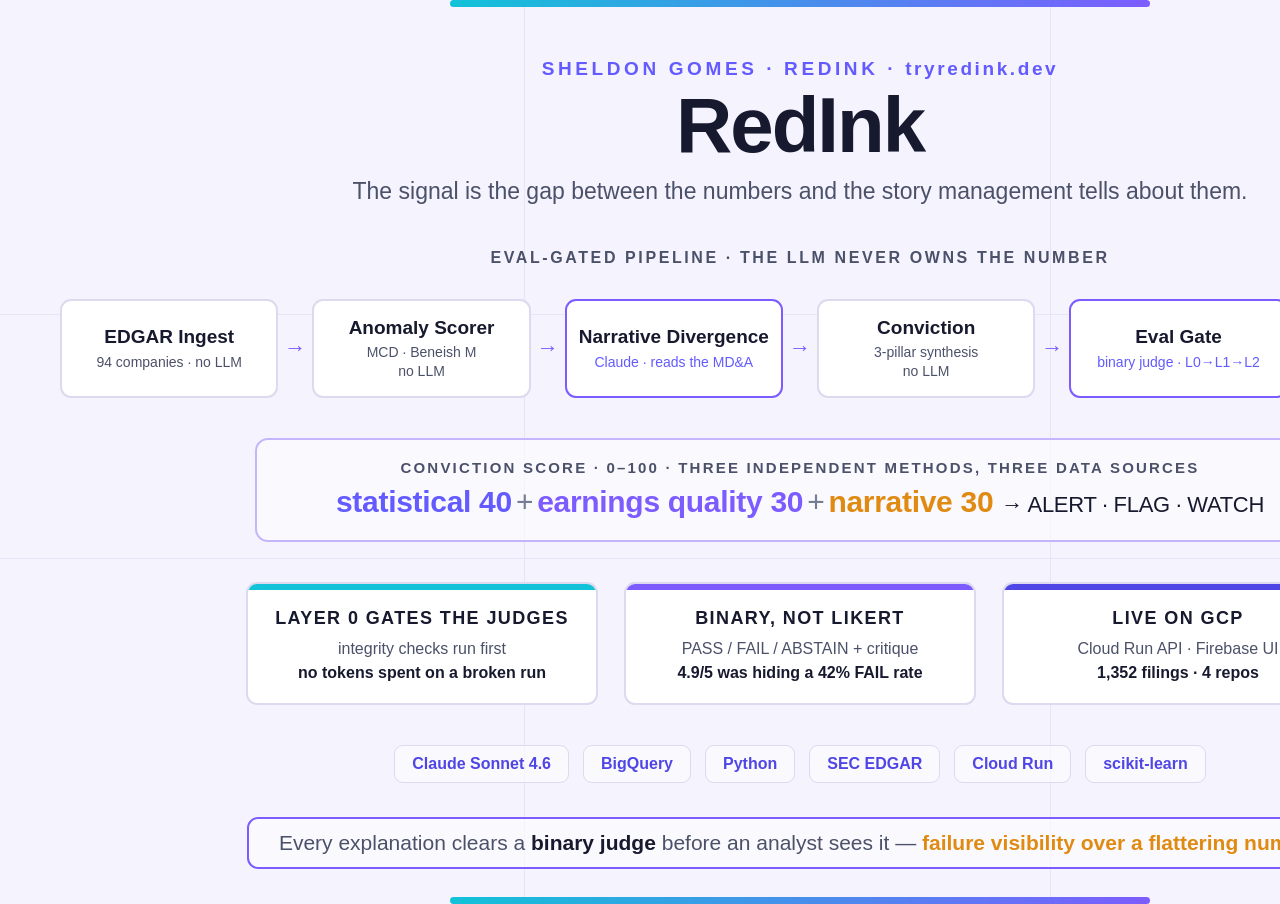
==== banner-src/redink-banner.html @ dc533e20 "RedInk banner: replace stats card with architecture diagram The RedInk hero banner repeated the numb" ====
<!doctype html>
<html lang="en">
<head>
<meta charset="utf-8" />
<title>RedInk banner — architecture diagram (1600x904 source)</title>
<style>
  /* Source for /redink-banner.webp — render headless at 1600x904, deviceScaleFactor 2.
     Companion to psis-banner: same visual grammar.
     Border colour is the argument: gray = deterministic, purple = LLM, cyan = gated output. */
  :root{
    --bg:#f4f3fe; --ink:#171a2e; --muted:#4b5169; --muted2:#767c96;
    --line:#dedcf5; --box:#ffffff; --boxline:#dcdaef;
    --accent:#635bff; --accent2:#7c5cff; --cyan:#12c2d8; --amber:#e08a12;
  }
  *{margin:0;padding:0;box-sizing:border-box}
  body{width:1600px;height:904px;background:var(--bg);
       font-family:Helvetica,Arial,"Liberation Sans",sans-serif;color:var(--ink);
       position:relative;overflow:hidden;-webkit-font-smoothing:antialiased}

  /* faint layout guides, as on the PSIS card */
  .guide{position:absolute;top:0;bottom:0;width:1px;background:#e6e4f7}
  .guide.g1{left:524px} .guide.g2{left:1050px}
  .rule{position:absolute;left:0;right:0;height:1px;background:#e6e4f7}

  .capbar{position:absolute;left:50%;transform:translateX(-50%);width:700px;height:7px;
          border-radius:4px;background:linear-gradient(90deg,var(--cyan),var(--accent2))}
  .capbar.top{top:0} .capbar.bot{bottom:0}

  .wrap{position:relative;z-index:2;padding:58px 60px 0}

  .eyebrow{text-align:center;font-size:19px;font-weight:700;letter-spacing:3.6px;
           color:var(--accent);text-transform:uppercase}
  .eyebrow .dom{text-transform:lowercase;letter-spacing:2.6px}
  h1{text-align:center;font-size:78px;font-weight:700;letter-spacing:-2px;margin-top:6px;line-height:1.02}
  .sub{text-align:center;font-size:23px;color:var(--muted);margin-top:12px}

  .bandlabel{text-align:center;font-size:16px;font-weight:700;letter-spacing:2.6px;
             color:var(--muted);text-transform:uppercase;margin-top:44px}

  /* ── pipeline row ───────────────────────────────────────────── */
  .flow{display:flex;align-items:stretch;justify-content:center;gap:0;margin-top:32px}
  .step{flex:1;background:var(--box);border:2px solid var(--boxline);border-radius:11px;
        padding:16px 8px;text-align:center;display:flex;flex-direction:column;justify-content:center}
  .step.llm{border-color:var(--accent2)}
  .step.out{border-color:var(--cyan)}
  .step .n{font-size:19px;font-weight:700;line-height:1.15}
  .step .d{font-size:14px;color:var(--muted);margin-top:5px;line-height:1.32}
  .step.llm .d,.step.out .d{color:var(--accent)}
  .arr{width:34px;display:flex;align-items:center;justify-content:center;
       color:var(--accent2);font-size:22px;font-weight:700}

  /* ── conviction formula ─────────────────────────────────────── */
  .formula{margin:40px auto 0;width:1090px;border:2px solid var(--accent-border,#c4b5fd);
           border-radius:13px;background:rgba(255,255,255,.62);padding:19px 24px 21px;text-align:center}
  .formula .cap{font-size:15px;font-weight:700;letter-spacing:2.2px;color:var(--muted);text-transform:uppercase}
  .formula .eq{margin-top:9px;font-size:30px;font-weight:700;letter-spacing:-.3px}
  .formula .eq .p1{color:var(--accent)} .formula .eq .p2{color:var(--accent2)}
  .formula .eq .p3{color:var(--amber)}
  .formula .eq .op{color:var(--muted2);font-weight:400;margin:0 4px}
  .formula .eq .tail{font-size:22px;font-weight:400;color:var(--ink);margin-left:8px}

  /* ── three claim cards ──────────────────────────────────────── */
  .cards{display:flex;gap:26px;justify-content:center;margin-top:40px}
  .card{width:352px;background:var(--box);border:2px solid var(--boxline);
        border-radius:11px;padding:20px 18px 19px;text-align:center;position:relative;overflow:hidden}
  .card::before{content:"";position:absolute;top:0;left:0;right:0;height:6px}
  .card.c1::before{background:var(--cyan)}
  .card.c2::before{background:var(--accent2)}
  .card.c3::before{background:var(--accent-mid,#4f46e5)}
  .card h3{font-size:18px;font-weight:700;letter-spacing:1.4px;text-transform:uppercase;margin-top:4px}
  .card p{font-size:16px;color:var(--muted);margin-top:8px;line-height:1.45}
  .card p b{color:var(--ink)}

  /* ── stack chips + closing claim ────────────────────────────── */
  .chips{display:flex;gap:14px;justify-content:center;margin-top:40px}
  .chip{border:1.5px solid var(--boxline);border-radius:9px;background:rgba(255,255,255,.6);
        padding:9px 17px;font-size:16px;font-weight:700;color:var(--accent-mid,#4f46e5)}
  .kicker{margin:34px auto 0;width:max-content;max-width:1120px;border:2px solid var(--accent2);
          border-radius:11px;background:rgba(255,255,255,.62);padding:12px 30px;
          font-size:21px;color:var(--muted);text-align:center}
  .kicker b{color:var(--ink)} .kicker .hot{color:var(--amber);font-weight:700}
</style>
</head>
<body>
  <div class="guide g1"></div><div class="guide g2"></div>
  <div class="rule" style="top:314px"></div>
  <div class="rule" style="top:558px"></div>
  <div class="capbar top"></div><div class="capbar bot"></div>

  <div class="wrap">
    <div class="eyebrow">Sheldon Gomes &middot; RedInk &middot; <span class="dom">tryredink.dev</span></div>
    <h1>RedInk</h1>
    <div class="sub">The signal is the gap between the numbers and the story management tells about them.</div>

    <div class="bandlabel">Eval-gated pipeline &middot; the LLM never owns the number</div>

    <div class="flow">
      <div class="step"><div class="n">EDGAR Ingest</div><div class="d">94 companies &middot; no LLM</div></div>
      <div class="arr">&#8594;</div>
      <div class="step"><div class="n">Anomaly Scorer</div><div class="d">MCD &middot; Beneish M<br/>no LLM</div></div>
      <div class="arr">&#8594;</div>
      <div class="step llm"><div class="n">Narrative Divergence</div><div class="d">Claude &middot; reads the MD&amp;A</div></div>
      <div class="arr">&#8594;</div>
      <div class="step"><div class="n">Conviction</div><div class="d">3-pillar synthesis<br/>no LLM</div></div>
      <div class="arr">&#8594;</div>
      <div class="step llm"><div class="n">Eval Gate</div><div class="d">binary judge &middot; L0&#8594;L1&#8594;L2</div></div>
      <div class="arr">&#8594;</div>
      <div class="step out"><div class="n">Analyst UI</div><div class="d">gated output</div></div>
    </div>

    <div class="formula">
      <div class="cap">Conviction score &middot; 0&ndash;100 &middot; three independent methods, three data sources</div>
      <div class="eq"><span class="p1">statistical 40</span><span class="op">+</span><span class="p2">earnings quality 30</span><span class="op">+</span><span class="p3">narrative 30</span><span class="tail">&#8594; ALERT &middot; FLAG &middot; WATCH</span></div>
    </div>

    <div class="cards">
      <div class="card c1">
        <h3>Layer 0 gates the judges</h3>
        <p>integrity checks run first<br/><b>no tokens spent on a broken run</b></p>
      </div>
      <div class="card c2">
        <h3>Binary, not Likert</h3>
        <p>PASS / FAIL / ABSTAIN + critique<br/><b>4.9/5 was hiding a 42% FAIL rate</b></p>
      </div>
      <div class="card c3">
        <h3>Live on GCP</h3>
        <p>Cloud Run API &middot; Firebase UI<br/><b>1,352 filings &middot; 4 repos</b></p>
      </div>
    </div>

    <div class="chips">
      <span class="chip">Claude Sonnet 4.6</span>
      <span class="chip">BigQuery</span>
      <span class="chip">Python</span>
      <span class="chip">SEC EDGAR</span>
      <span class="chip">Cloud Run</span>
      <span class="chip">scikit-learn</span>
    </div>

    <div class="kicker">Every explanation clears a <b>binary judge</b> before an analyst sees it &mdash; <span class="hot">failure visibility over a flattering number</span></div>
  </div>
</body>
</html>
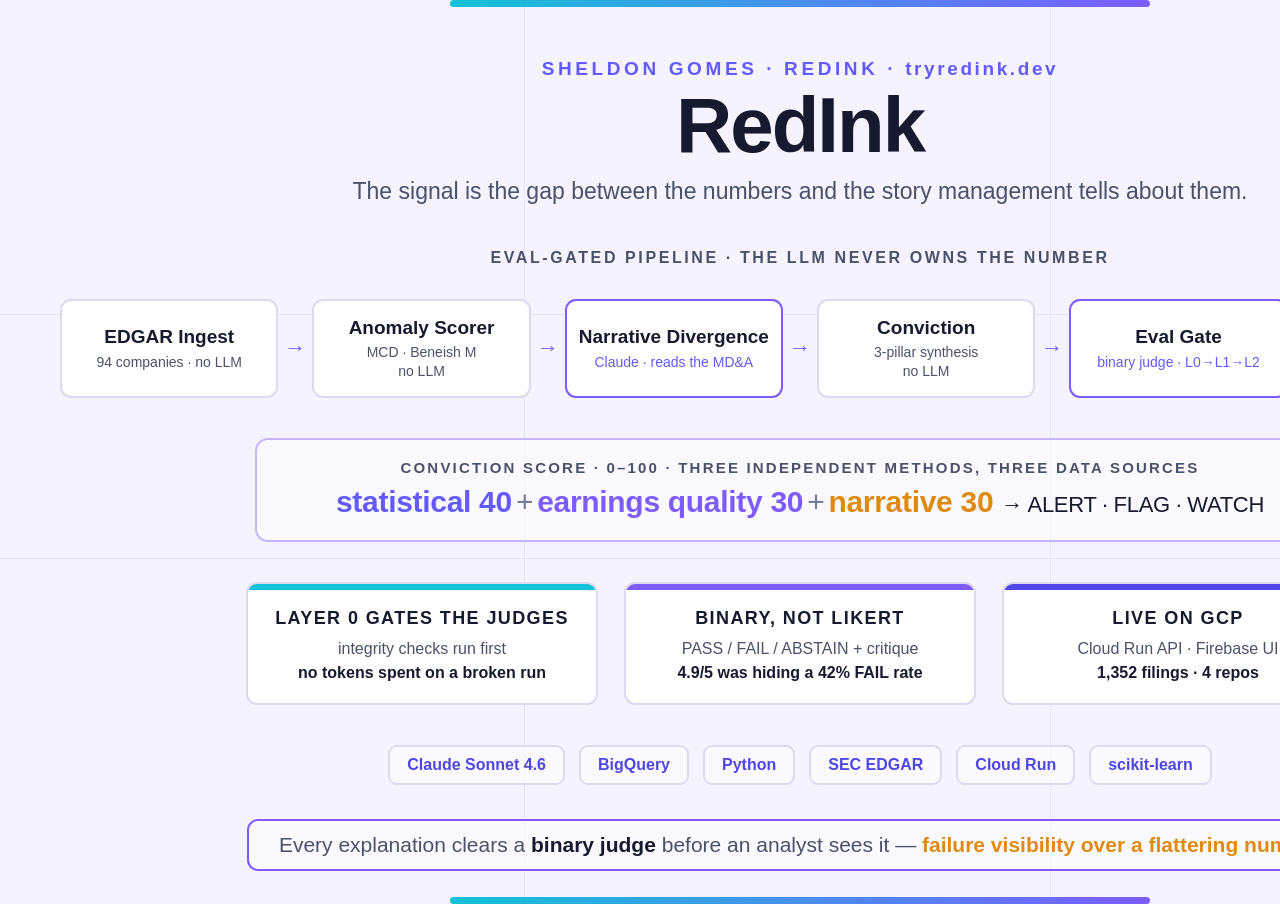
==== commit 2cd1b945: "Product design diagrams for RedInk and PM Confessional Both banners were facts cards restating numbe" ====
--- a/banner-src/redink-banner.html
+++ b/banner-src/redink-banner.html
@@ -2,83 +2,11 @@
 <html lang="en">
 <head>
 <meta charset="utf-8" />
-<title>RedInk banner — architecture diagram (1600x904 source)</title>
+<title>RedInk — product design diagram (source for /redink-diagram.webp)</title>
+<link rel="stylesheet" href="banner.css" />
 <style>
-  /* Source for /redink-banner.webp — render headless at 1600x904, deviceScaleFactor 2.
-     Companion to psis-banner: same visual grammar.
-     Border colour is the argument: gray = deterministic, purple = LLM, cyan = gated output. */
-  :root{
-    --bg:#f4f3fe; --ink:#171a2e; --muted:#4b5169; --muted2:#767c96;
-    --line:#dedcf5; --box:#ffffff; --boxline:#dcdaef;
-    --accent:#635bff; --accent2:#7c5cff; --cyan:#12c2d8; --amber:#e08a12;
-  }
-  *{margin:0;padding:0;box-sizing:border-box}
-  body{width:1600px;height:904px;background:var(--bg);
-       font-family:Helvetica,Arial,"Liberation Sans",sans-serif;color:var(--ink);
-       position:relative;overflow:hidden;-webkit-font-smoothing:antialiased}
-
-  /* faint layout guides, as on the PSIS card */
-  .guide{position:absolute;top:0;bottom:0;width:1px;background:#e6e4f7}
-  .guide.g1{left:524px} .guide.g2{left:1050px}
-  .rule{position:absolute;left:0;right:0;height:1px;background:#e6e4f7}
-
-  .capbar{position:absolute;left:50%;transform:translateX(-50%);width:700px;height:7px;
-          border-radius:4px;background:linear-gradient(90deg,var(--cyan),var(--accent2))}
-  .capbar.top{top:0} .capbar.bot{bottom:0}
-
-  .wrap{position:relative;z-index:2;padding:58px 60px 0}
-
-  .eyebrow{text-align:center;font-size:19px;font-weight:700;letter-spacing:3.6px;
-           color:var(--accent);text-transform:uppercase}
-  .eyebrow .dom{text-transform:lowercase;letter-spacing:2.6px}
-  h1{text-align:center;font-size:78px;font-weight:700;letter-spacing:-2px;margin-top:6px;line-height:1.02}
-  .sub{text-align:center;font-size:23px;color:var(--muted);margin-top:12px}
-
-  .bandlabel{text-align:center;font-size:16px;font-weight:700;letter-spacing:2.6px;
-             color:var(--muted);text-transform:uppercase;margin-top:44px}
-
-  /* ── pipeline row ───────────────────────────────────────────── */
-  .flow{display:flex;align-items:stretch;justify-content:center;gap:0;margin-top:32px}
-  .step{flex:1;background:var(--box);border:2px solid var(--boxline);border-radius:11px;
-        padding:16px 8px;text-align:center;display:flex;flex-direction:column;justify-content:center}
-  .step.llm{border-color:var(--accent2)}
-  .step.out{border-color:var(--cyan)}
-  .step .n{font-size:19px;font-weight:700;line-height:1.15}
-  .step .d{font-size:14px;color:var(--muted);margin-top:5px;line-height:1.32}
-  .step.llm .d,.step.out .d{color:var(--accent)}
-  .arr{width:34px;display:flex;align-items:center;justify-content:center;
-       color:var(--accent2);font-size:22px;font-weight:700}
-
-  /* ── conviction formula ─────────────────────────────────────── */
-  .formula{margin:40px auto 0;width:1090px;border:2px solid var(--accent-border,#c4b5fd);
-           border-radius:13px;background:rgba(255,255,255,.62);padding:19px 24px 21px;text-align:center}
-  .formula .cap{font-size:15px;font-weight:700;letter-spacing:2.2px;color:var(--muted);text-transform:uppercase}
-  .formula .eq{margin-top:9px;font-size:30px;font-weight:700;letter-spacing:-.3px}
-  .formula .eq .p1{color:var(--accent)} .formula .eq .p2{color:var(--accent2)}
-  .formula .eq .p3{color:var(--amber)}
-  .formula .eq .op{color:var(--muted2);font-weight:400;margin:0 4px}
-  .formula .eq .tail{font-size:22px;font-weight:400;color:var(--ink);margin-left:8px}
-
-  /* ── three claim cards ──────────────────────────────────────── */
-  .cards{display:flex;gap:26px;justify-content:center;margin-top:40px}
-  .card{width:352px;background:var(--box);border:2px solid var(--boxline);
-        border-radius:11px;padding:20px 18px 19px;text-align:center;position:relative;overflow:hidden}
-  .card::before{content:"";position:absolute;top:0;left:0;right:0;height:6px}
-  .card.c1::before{background:var(--cyan)}
-  .card.c2::before{background:var(--accent2)}
-  .card.c3::before{background:var(--accent-mid,#4f46e5)}
-  .card h3{font-size:18px;font-weight:700;letter-spacing:1.4px;text-transform:uppercase;margin-top:4px}
-  .card p{font-size:16px;color:var(--muted);margin-top:8px;line-height:1.45}
-  .card p b{color:var(--ink)}
-
-  /* ── stack chips + closing claim ────────────────────────────── */
-  .chips{display:flex;gap:14px;justify-content:center;margin-top:40px}
-  .chip{border:1.5px solid var(--boxline);border-radius:9px;background:rgba(255,255,255,.6);
-        padding:9px 17px;font-size:16px;font-weight:700;color:var(--accent-mid,#4f46e5)}
-  .kicker{margin:34px auto 0;width:max-content;max-width:1120px;border:2px solid var(--accent2);
-          border-radius:11px;background:rgba(255,255,255,.62);padding:12px 30px;
-          font-size:21px;color:var(--muted);text-align:center}
-  .kicker b{color:var(--ink)} .kicker .hot{color:var(--amber);font-weight:700}
+  /* the conviction band is a little narrower than the shared default */
+  .band{width:1090px}
 </style>
 </head>
 <body>
@@ -108,7 +36,7 @@
       <div class="step out"><div class="n">Analyst UI</div><div class="d">gated output</div></div>
     </div>
 
-    <div class="formula">
+    <div class="band">
       <div class="cap">Conviction score &middot; 0&ndash;100 &middot; three independent methods, three data sources</div>
       <div class="eq"><span class="p1">statistical 40</span><span class="op">+</span><span class="p2">earnings quality 30</span><span class="op">+</span><span class="p3">narrative 30</span><span class="tail">&#8594; ALERT &middot; FLAG &middot; WATCH</span></div>
     </div>
--- a/banner-src/banner.css
+++ b/banner-src/banner.css
@@ -0,0 +1,87 @@
+/* Shared visual grammar for the product hero banners (1600x904).
+   Border colour is the argument, not decoration:
+     gray   = deterministic step, no model involved
+     purple = LLM step
+     cyan   = gated / verified output
+     amber  = refusal / stop path
+   Render headless at 1600x904 with --force-device-scale-factor=2, then
+   downsample to 1600x904 and encode WebP. See README.md. */
+:root{
+  --bg:#f4f3fe; --ink:#171a2e; --muted:#4b5169; --muted2:#767c96;
+  --box:#ffffff; --boxline:#dcdaef; --guide:#e6e4f7;
+  --accent:#635bff; --accent-mid:#4f46e5; --accent2:#7c5cff;
+  --accent-border:#c4b5fd; --cyan:#12c2d8; --amber:#e08a12;
+}
+*{margin:0;padding:0;box-sizing:border-box}
+body{width:1600px;height:904px;background:var(--bg);
+     font-family:Helvetica,Arial,"Liberation Sans",sans-serif;color:var(--ink);
+     position:relative;overflow:hidden;-webkit-font-smoothing:antialiased}
+
+.guide{position:absolute;top:0;bottom:0;width:1px;background:var(--guide)}
+.guide.g1{left:524px} .guide.g2{left:1050px}
+.rule{position:absolute;left:0;right:0;height:1px;background:var(--guide)}
+
+.capbar{position:absolute;left:50%;transform:translateX(-50%);width:700px;height:7px;
+        border-radius:4px;background:linear-gradient(90deg,var(--cyan),var(--accent2))}
+.capbar.top{top:0} .capbar.bot{bottom:0}
+
+.wrap{position:relative;z-index:2;padding:58px 60px 0}
+
+.eyebrow{text-align:center;font-size:19px;font-weight:700;letter-spacing:3.6px;
+         color:var(--accent);text-transform:uppercase}
+.eyebrow .dom{text-transform:lowercase;letter-spacing:2.6px}
+h1{text-align:center;font-size:78px;font-weight:700;letter-spacing:-2px;margin-top:6px;line-height:1.02}
+.sub{text-align:center;font-size:23px;color:var(--muted);margin-top:12px}
+.bandlabel{text-align:center;font-size:16px;font-weight:700;letter-spacing:2.6px;
+           color:var(--muted);text-transform:uppercase;margin-top:44px}
+
+/* pipeline row */
+.flow{display:flex;align-items:stretch;justify-content:center;margin-top:32px}
+.step{flex:1;background:var(--box);border:2px solid var(--boxline);border-radius:11px;
+      padding:16px 8px;text-align:center;display:flex;flex-direction:column;justify-content:center}
+.step.llm{border-color:var(--accent2)}
+.step.out{border-color:var(--cyan)}
+.step.stop{border-color:var(--amber)}
+.step .n{font-size:19px;font-weight:700;line-height:1.15}
+.step .d{font-size:14px;color:var(--muted);margin-top:5px;line-height:1.32}
+.step.llm .d,.step.out .d{color:var(--accent)}
+.step.stop .d{color:var(--amber)}
+.arr{width:34px;display:flex;align-items:center;justify-content:center;
+     color:var(--accent2);font-size:22px;font-weight:700}
+
+/* centre band — an equation or a router policy */
+.band{margin:40px auto 0;width:1190px;border:2px solid var(--accent-border);
+      border-radius:13px;background:rgba(255,255,255,.62);padding:19px 24px 21px;text-align:center}
+.band .cap{font-size:15px;font-weight:700;letter-spacing:2.2px;color:var(--muted);text-transform:uppercase}
+.band .eq{margin-top:9px;font-size:30px;font-weight:700;letter-spacing:-.3px}
+.band .eq .p1{color:var(--accent)} .band .eq .p2{color:var(--accent2)} .band .eq .p3{color:var(--amber)}
+.band .eq .op{color:var(--muted2);font-weight:400;margin:0 4px}
+.band .eq .tail{font-size:22px;font-weight:400;color:var(--ink);margin-left:8px}
+
+.router{display:flex;margin-top:12px}
+.tier{flex:1;padding:0 14px;position:relative}
+.tier + .tier{border-left:1px solid var(--guide)}
+.tier .t{font-size:22px;font-weight:700;letter-spacing:-.2px}
+.tier .b{font-size:16px;color:var(--muted);margin-top:5px}
+.tier.hi .t{color:var(--cyan)} .tier.mid .t{color:var(--accent2)} .tier.lo .t{color:var(--amber)}
+
+/* claim cards */
+.cards{display:flex;gap:26px;justify-content:center;margin-top:40px}
+.card{width:352px;background:var(--box);border:2px solid var(--boxline);
+      border-radius:11px;padding:20px 18px 19px;text-align:center;position:relative;overflow:hidden}
+.card::before{content:"";position:absolute;top:0;left:0;right:0;height:6px}
+.card.c1::before{background:var(--cyan)}
+.card.c2::before{background:var(--accent2)}
+.card.c3::before{background:var(--accent-mid)}
+.card h3{font-size:18px;font-weight:700;letter-spacing:1.4px;text-transform:uppercase;margin-top:4px}
+.card p{font-size:16px;color:var(--muted);margin-top:8px;line-height:1.45}
+.card p b{color:var(--ink)}
+
+/* stack chips + closing claim */
+.chips{display:flex;gap:14px;justify-content:center;margin-top:40px}
+.chip{border:2px solid var(--boxline);border-radius:9px;background:rgba(255,255,255,.6);
+      padding:9px 17px;font-size:16px;font-weight:700;color:var(--accent-mid)}
+.kicker{margin:34px auto 0;width:max-content;max-width:1200px;border:2px solid var(--accent2);
+        border-radius:11px;background:rgba(255,255,255,.62);padding:12px 30px;
+        font-size:21px;color:var(--muted);text-align:center}
+.kicker b{color:var(--ink)} .kicker .hot{color:var(--amber);font-weight:700}
